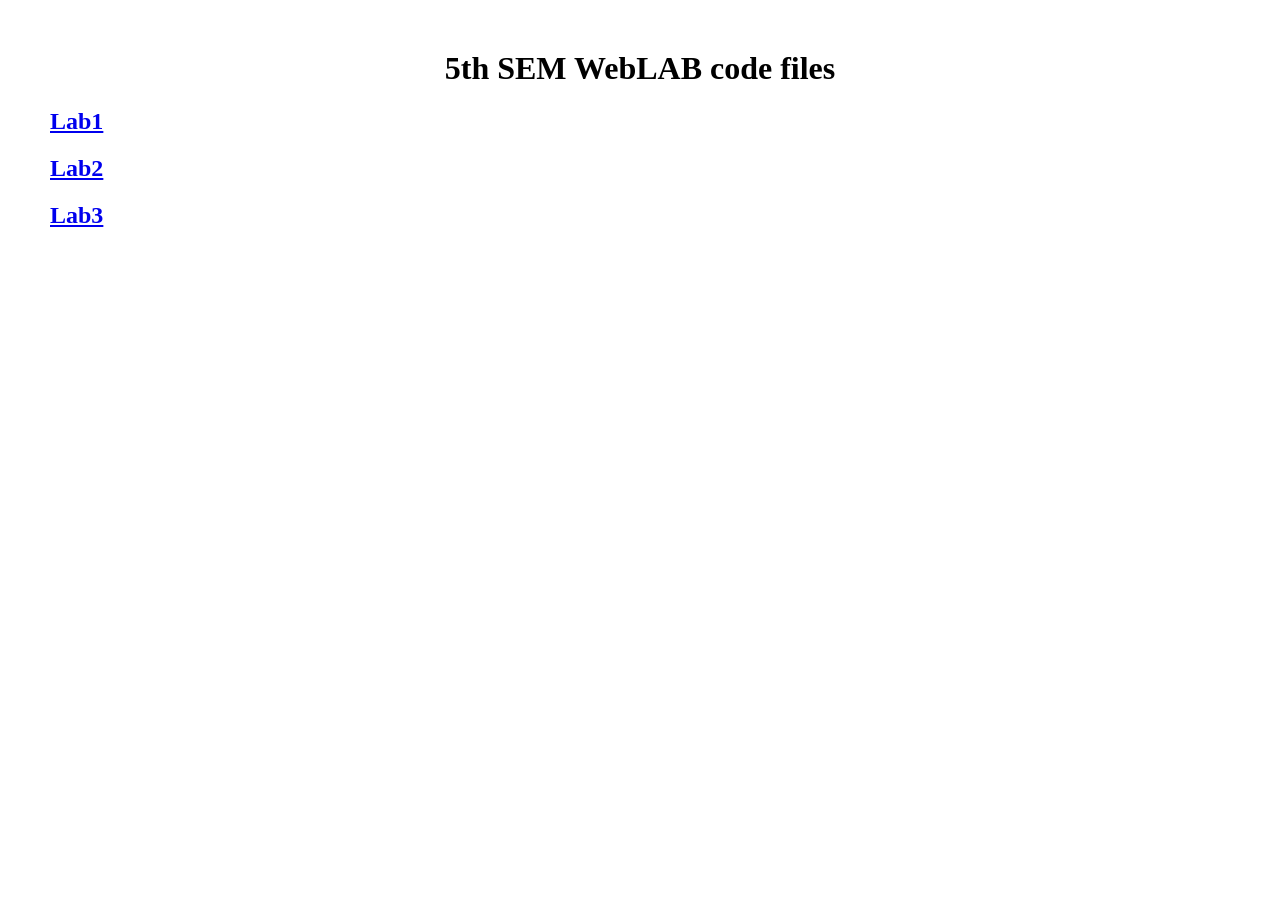
==== index.html @ 4875885a "Create index.html" ====
<html>
  <head>
  <title>5th SEM WebLAB</title>
  </head>
  <body style="margin: 50px;">
    <h1 style="text-align:center;">
        5th SEM WebLAB code files
    </h1>
    <a href="lab1.html">
      <h2> Lab1 </h2>
    </a>
    <a href="lab2.html">
      <h2> Lab2 </h2>
    </a>
    <a href="lab3.html">
      <h2> Lab3 </h2>
    </a>
  </body>
</html>
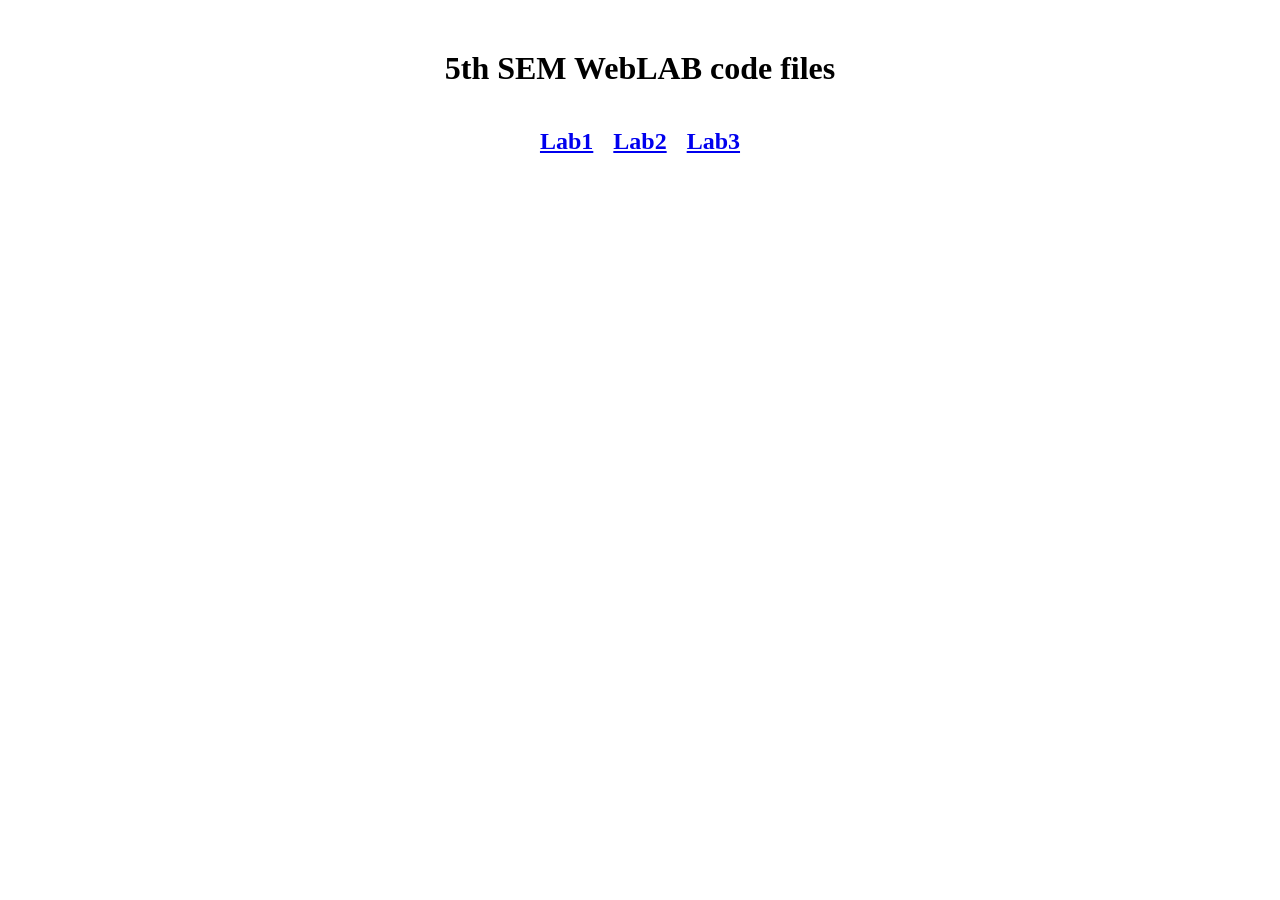
==== commit 13bf86d1: "Update index.html" ====
--- a/index.html
+++ b/index.html
@@ -6,6 +6,7 @@
     <h1 style="text-align:center;">
         5th SEM WebLAB code files
     </h1>
+    <div style="display: grid; justify-content: center; align-items: center; grid-auto-flow: column; gap: 20px;  ">
     <a href="lab1.html">
       <h2> Lab1 </h2>
     </a>
@@ -15,5 +16,6 @@
     <a href="lab3.html">
       <h2> Lab3 </h2>
     </a>
+  </div>
   </body>
 </html>
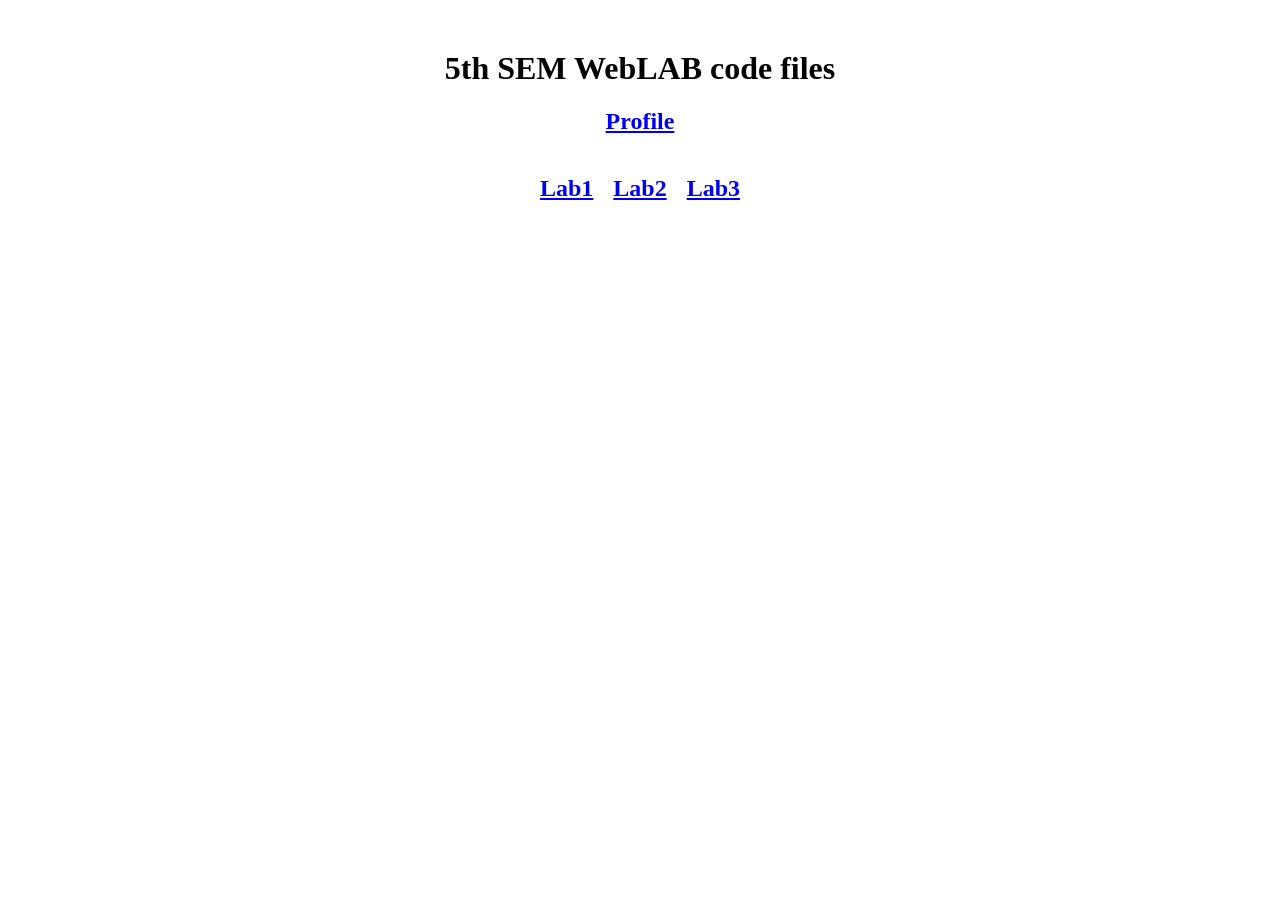
==== commit 59cd437a: "Update index.html" ====
--- a/index.html
+++ b/index.html
@@ -1,21 +1,31 @@
 <html>
   <head>
-  <title>5th SEM WebLAB</title>
+    <title>5th SEM WebLAB</title>
   </head>
+
   <body style="margin: 50px;">
     <h1 style="text-align:center;">
-        5th SEM WebLAB code files
+      5th SEM WebLAB code files
     </h1>
-    <div style="display: grid; justify-content: center; align-items: center; grid-auto-flow: column; gap: 20px;  ">
-    <a href="lab1.html">
-      <h2> Lab1 </h2>
-    </a>
-    <a href="lab2.html">
-      <h2> Lab2 </h2>
-    </a>
-    <a href="lab3.html">
-      <h2> Lab3 </h2>
-    </a>
-  </div>
+    
+    <div style="text-align: center; margin-bottom: 20px;">
+      <a href="profile.html">
+        <h2>Profile</h2>
+      </a>
+    </div>
+    
+    <div style="display: grid; justify-content: center; align-items: center; grid-auto-flow: column; gap: 20px;">
+      <a href="lab1.html">
+        <h2>Lab1</h2>
+      </a>
+
+      <a href="lab2.html">
+        <h2>Lab2</h2>
+      </a>
+
+      <a href="lab3.html">
+        <h2>Lab3</h2>
+      </a>
+    </div>
   </body>
 </html>
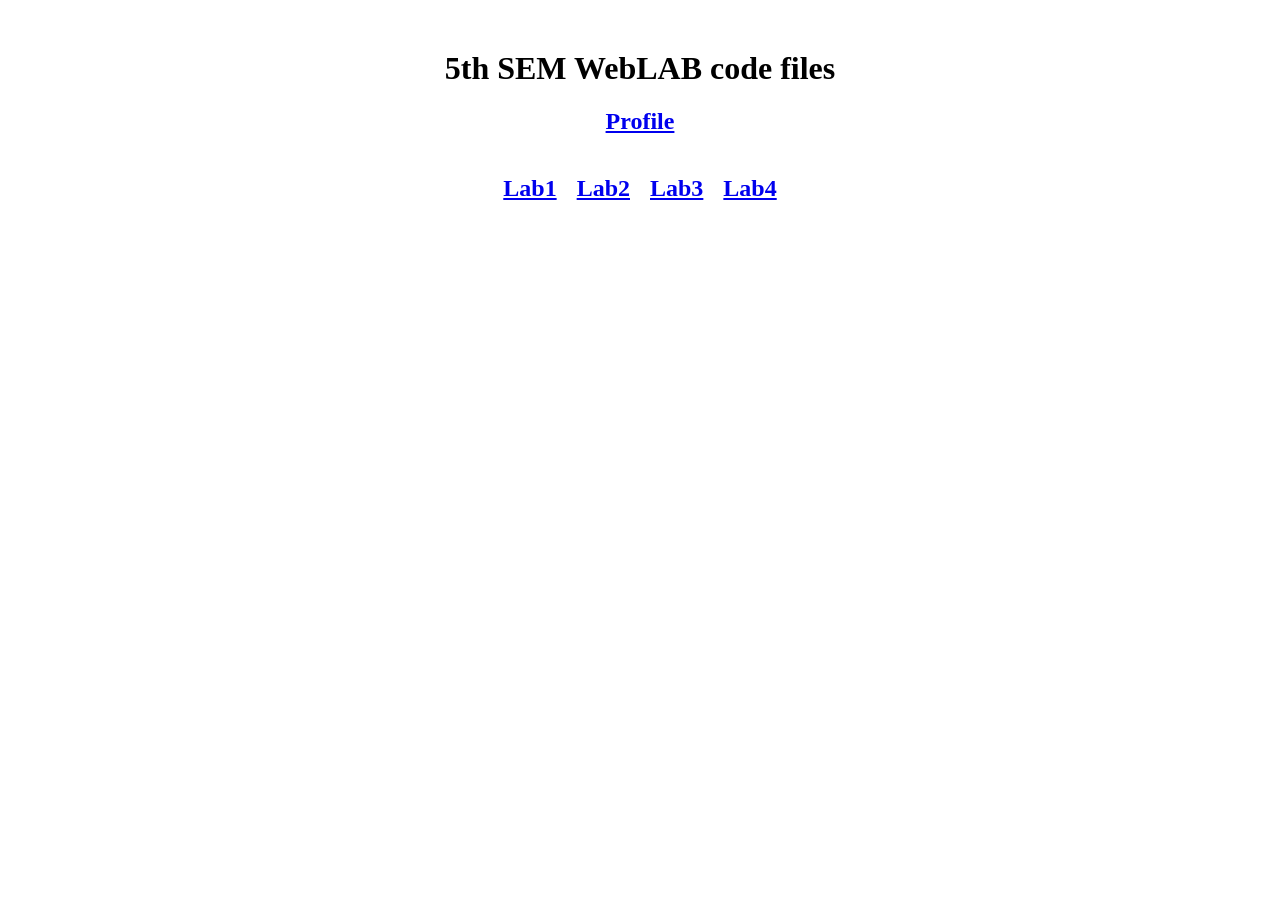
==== commit 8614edb2: "Update index.html" ====
--- a/index.html
+++ b/index.html
@@ -26,6 +26,10 @@
       <a href="lab3.html">
         <h2>Lab3</h2>
       </a>
+
+      <a href="lab4.xml">
+        <h2>Lab4</h2>
+      </a>
     </div>
   </body>
 </html>
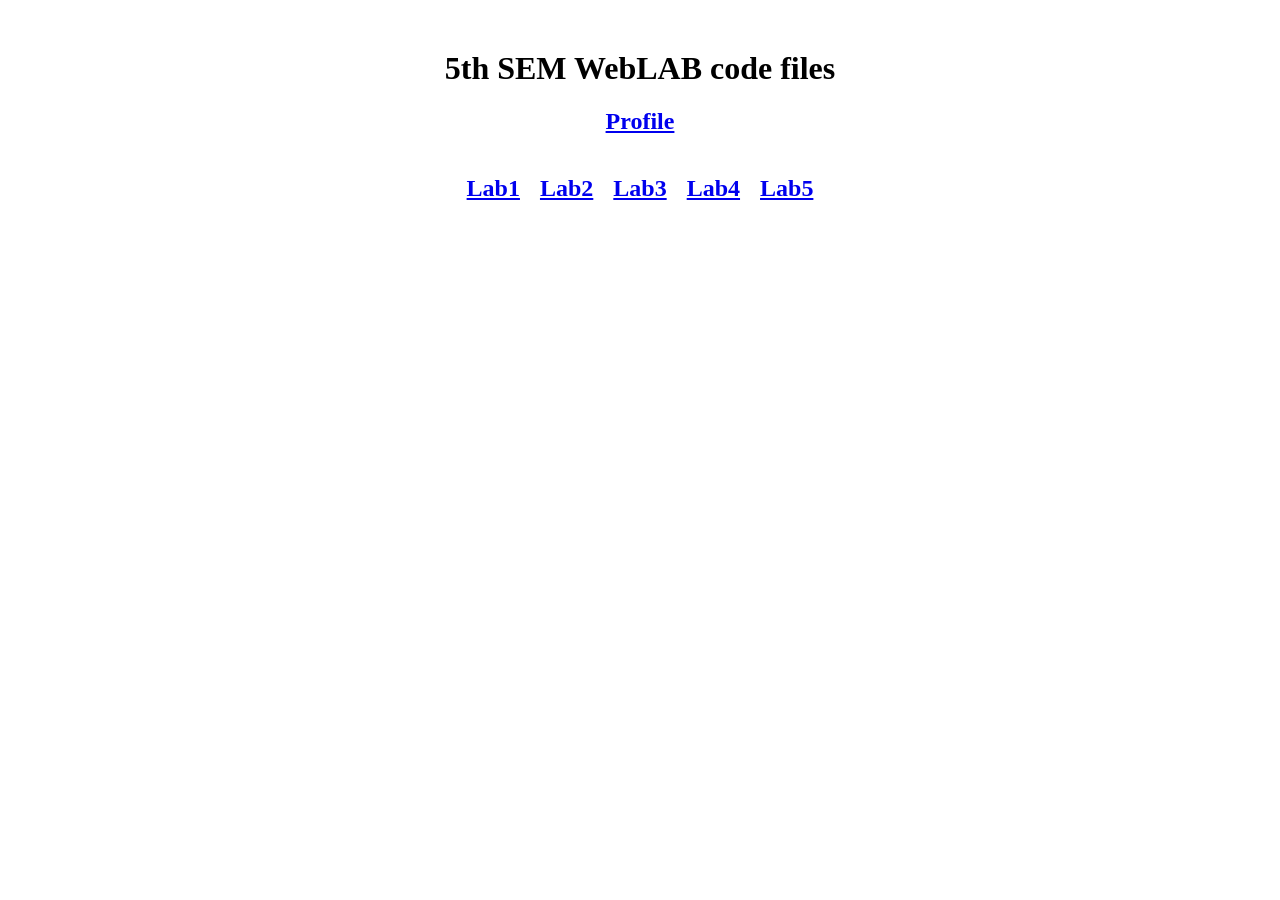
==== commit 2b553cb3: "Update index.html" ====
--- a/index.html
+++ b/index.html
@@ -30,6 +30,9 @@
       <a href="lab4.xml">
         <h2>Lab4</h2>
       </a>
+      <a href="lab5.php">
+        <h2>Lab5</h2>
+      </a>
     </div>
   </body>
 </html>
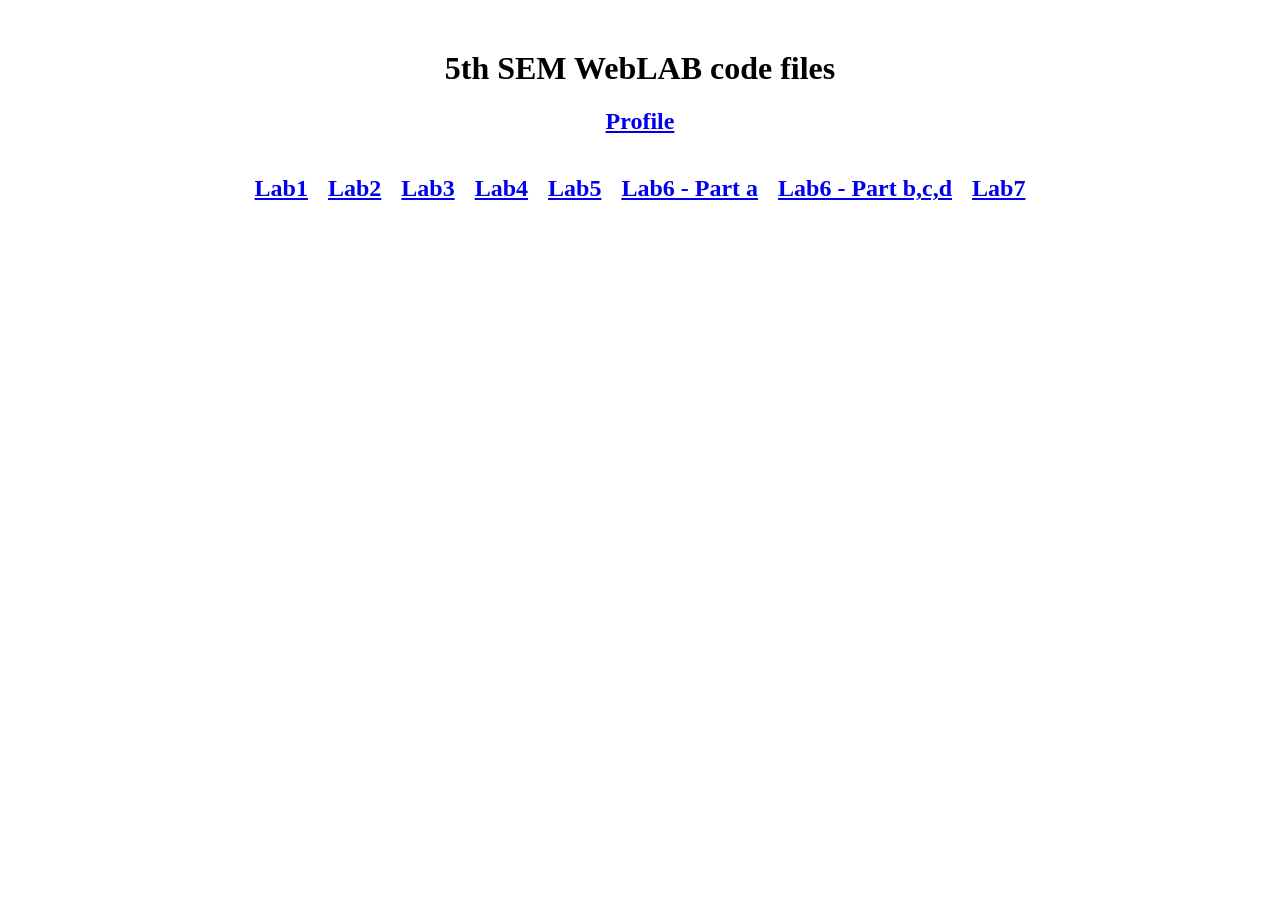
==== commit bbc19a6f: "Update index.html with lab6,7 codes" ====
--- a/index.html
+++ b/index.html
@@ -33,6 +33,15 @@
       <a href="lab5.php">
         <h2>Lab5</h2>
       </a>
+      <a href="6a.php">
+        <h2>Lab6 - Part a</h2>
+      </a>
+      <a href="6bcd.php">
+        <h2>Lab6 - Part b,c,d</h2>
+      </a>
+      <a href="7.php">
+        <h2>Lab7</h2>
+      </a>
     </div>
   </body>
 </html>
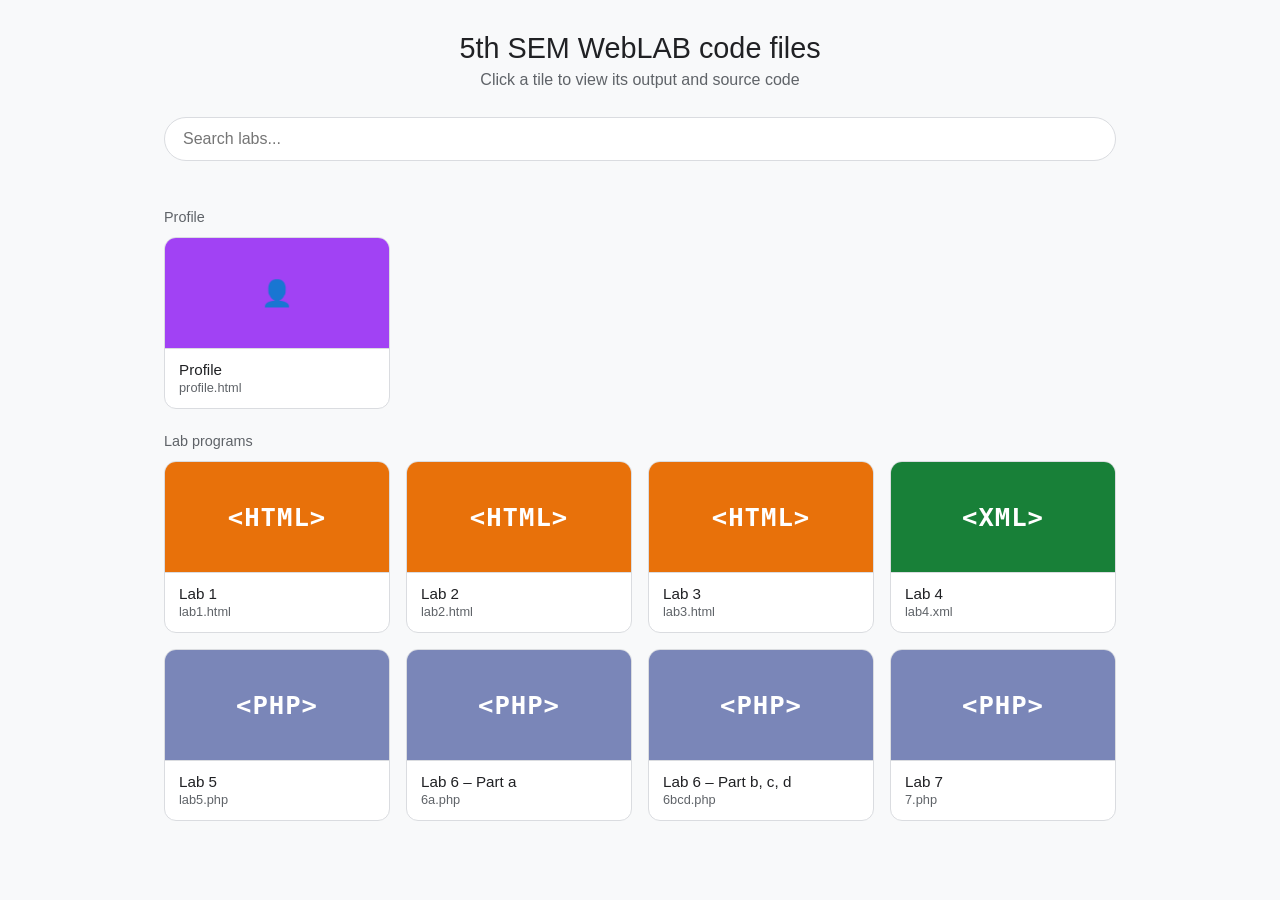
==== commit 3fbb0483: "Enhanced index.html" ====
--- a/index.html
+++ b/index.html
@@ -1,47 +1,89 @@
-<html>
-  <head>
-    <title>5th SEM WebLAB</title>
-  </head>
+<!DOCTYPE html>
+<html lang="en">
+<head>
+<meta charset="UTF-8">
+<meta name="viewport" content="width=device-width, initial-scale=1">
+<title>5th SEM WebLAB</title>
+<style>
+  :root{
+    --bg:#f8f9fa; --card:#fff; --text:#202124; --muted:#5f6368; --border:#dadce0; --hover:#e8f0fe; --accent:#1a73e8;
+    --html:#e8710a; --php:#7a86b8; --xml:#188038; --profile:#a142f4;
+  }
+  @media (prefers-color-scheme: dark){
+    :root{ --bg:#202124; --card:#2d2e31; --text:#e8eaed; --muted:#9aa0a6; --border:#3c4043; --hover:#394457; --accent:#8ab4f8; }
+  }
+  *{box-sizing:border-box}
+  body{margin:0;font-family:"Google Sans",Roboto,Arial,sans-serif;background:var(--bg);color:var(--text)}
+  header{padding:32px 24px 8px;text-align:center}
+  header h1{margin:0;font-size:1.8rem;font-weight:500}
+  header p{margin:6px 0 0;color:var(--muted)}
+  .bar{max-width:1000px;margin:20px auto 0;padding:0 24px}
+  .bar input{width:100%;padding:12px 18px;border-radius:24px;border:1px solid var(--border);background:var(--card);color:var(--text);font-size:1rem;outline:none}
+  .bar input:focus{border-color:var(--accent)}
+  main{max-width:1000px;margin:0 auto;padding:24px}
+  h2.section{font-size:.9rem;font-weight:500;color:var(--muted);margin:24px 0 12px}
+  .grid{display:grid;grid-template-columns:repeat(auto-fill,minmax(200px,1fr));gap:16px}
+  .tile{display:flex;flex-direction:column;background:var(--card);border:1px solid var(--border);border-radius:12px;overflow:hidden;text-decoration:none;color:inherit;transition:background .15s,box-shadow .15s}
+  .tile:hover{background:var(--hover);box-shadow:0 1px 4px rgba(0,0,0,.2)}
+  .thumb{height:110px;display:flex;align-items:center;justify-content:center;font-family:monospace;font-size:1.6rem;font-weight:700;color:#fff;letter-spacing:1px}
+  .html .thumb{background:var(--html)} .php .thumb{background:var(--php)} .xml .thumb{background:var(--xml)} .profile .thumb{background:var(--profile)}
+  .info{padding:12px 14px;border-top:1px solid var(--border)}
+  .info b{display:block;font-weight:500;font-size:.95rem}
+  .info span{font-size:.8rem;color:var(--muted)}
+  .empty{display:none;text-align:center;color:var(--muted);padding:40px}
+</style>
+</head>
+<body>
+<header>
+  <h1>5th SEM WebLAB code files</h1>
+  <p>Click a tile to view its output and source code</p>
+</header>
+<div class="bar"><input id="q" type="search" placeholder="Search labs..."></div>
+<main>
+  <h2 class="section">Profile</h2>
+  <div class="grid" id="g0"></div>
+  <h2 class="section">Lab programs</h2>
+  <div class="grid" id="g1"></div>
+  <div class="empty" id="empty">No matching files</div>
+</main>
 
-  <body style="margin: 50px;">
-    <h1 style="text-align:center;">
-      5th SEM WebLAB code files
-    </h1>
-    
-    <div style="text-align: center; margin-bottom: 20px;">
-      <a href="profile.html">
-        <h2>Profile</h2>
-      </a>
-    </div>
-    
-    <div style="display: grid; justify-content: center; align-items: center; grid-auto-flow: column; gap: 20px;">
-      <a href="lab1.html">
-        <h2>Lab1</h2>
-      </a>
+<script>
+  // Add or edit labs here: [title, file, kind]
+  const profile = [["Profile","profile.html","html"]];
+  const labs = [
+    ["Lab 1","lab1.html","html"],
+    ["Lab 2","lab2.html","html"],
+    ["Lab 3","lab3.html","html"],
+    ["Lab 4","lab4.xml","xml"],
+    ["Lab 5","lab5.php","php"],
+    ["Lab 6 – Part a","6a.php","php"],
+    ["Lab 6 – Part b, c, d","6bcd.php","php"],
+    ["Lab 7","7.php","php"]
+  ];
+  const label = {html:"HTML",php:"PHP",xml:"XML"};
 
-      <a href="lab2.html">
-        <h2>Lab2</h2>
-      </a>
-
-      <a href="lab3.html">
-        <h2>Lab3</h2>
-      </a>
-
-      <a href="lab4.xml">
-        <h2>Lab4</h2>
-      </a>
-      <a href="lab5.php">
-        <h2>Lab5</h2>
-      </a>
-      <a href="6a.php">
-        <h2>Lab6 - Part a</h2>
-      </a>
-      <a href="6bcd.php">
-        <h2>Lab6 - Part b,c,d</h2>
-      </a>
-      <a href="7.php">
-        <h2>Lab7</h2>
-      </a>
-    </div>
-  </body>
+  function render(){
+    const q = document.getElementById("q").value.toLowerCase();
+    let shown = 0;
+    [[profile,"g0"],[labs,"g1"]].forEach(([list,id])=>{
+      const el = document.getElementById(id);
+      el.innerHTML = "";
+      list.filter(([t,f])=>(t+f).toLowerCase().includes(q)).forEach(([t,f,k])=>{
+        shown++;
+        const a = document.createElement("a");
+        a.className = "tile " + (t==="Profile" ? "profile" : k);
+        a.href = "viewer.html?file=" + encodeURIComponent(f) + "&title=" + encodeURIComponent(t);
+        a.innerHTML = '<div class="thumb">' + (t==="Profile" ? "👤" : "&lt;" + label[k] + "&gt;") + '</div>' +
+                      '<div class="info"><b></b><span></span></div>';
+        a.querySelector("b").textContent = t;
+        a.querySelector("span").textContent = f;
+        el.appendChild(a);
+      });
+    });
+    document.getElementById("empty").style.display = shown ? "none" : "block";
+  }
+  document.getElementById("q").addEventListener("input", render);
+  render();
+</script>
+</body>
 </html>
